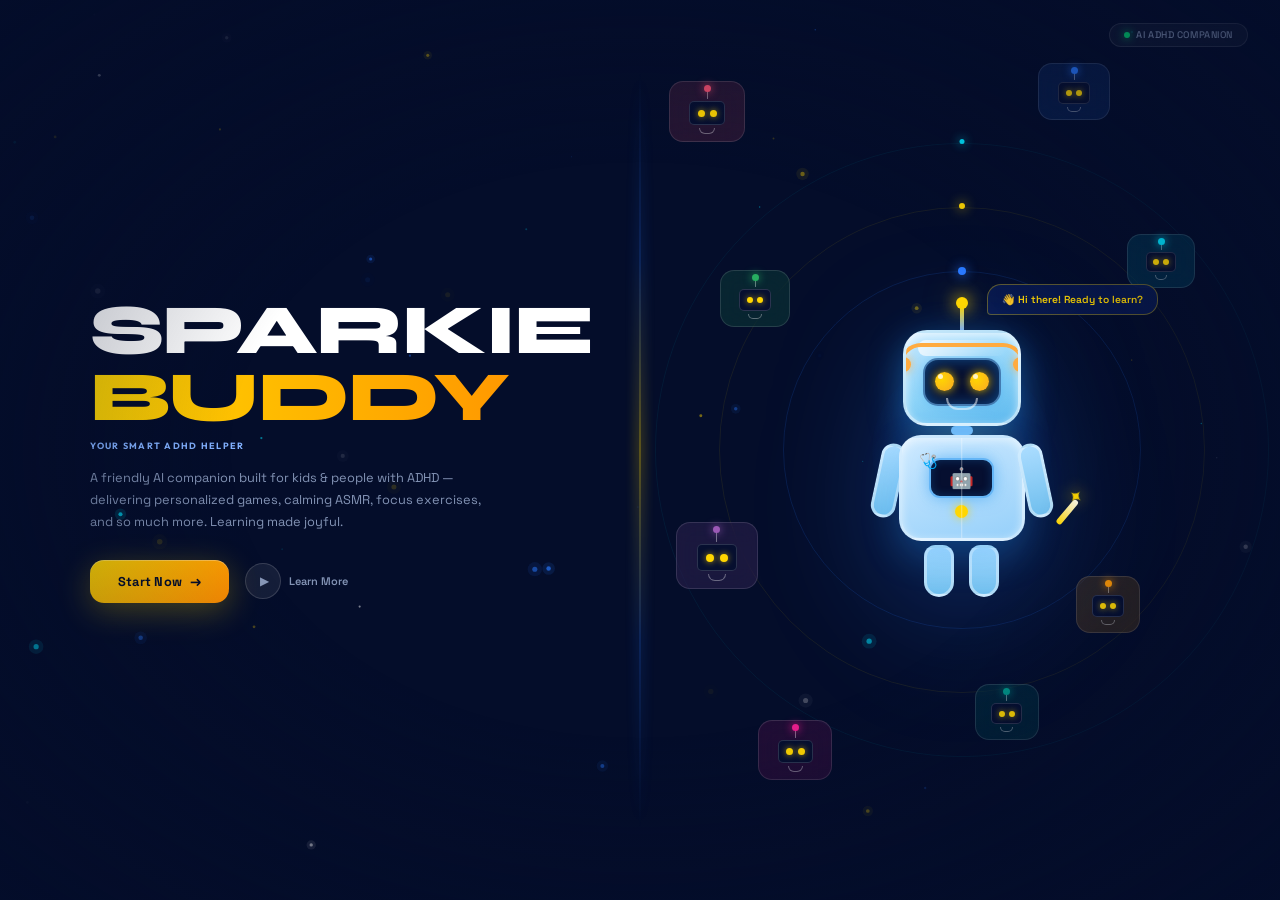
==== index.html @ 8ebf85d3 "first commit" ====
<!DOCTYPE html>
<html lang="en">

<head>
  <meta charset="UTF-8">
  <meta name="viewport" content="width=device-width, initial-scale=1.0, maximum-scale=1.0">
  <title>Sparkie Buddy – AI ADHD Companion</title>
  <link
    href="https://fonts.googleapis.com/css2?family=Space+Grotesk:wght@300;400;500;600;700&family=Syne:wght@700;800&family=Outfit:wght@300;400;500;600;700;800;900&display=swap"
    rel="stylesheet">
  <style>
    *,
    *::before,
    *::after {
      margin: 0;
      padding: 0;
      box-sizing: border-box;
    }

    :root {
      --yellow: #FFD600;
      --yellow-dim: rgba(255, 214, 0, 0.15);
      --yellow-glow: rgba(255, 214, 0, 0.35);
      --blue: #2979FF;
      --blue-light: #82B1FF;
      --teal: #00E5FF;
      --white: #FFFFFF;
      --navy: #040D2A;
      --navy-mid: #0A1A50;
      --navy-light: #122268;
      --text-muted: rgba(200, 220, 255, 0.65);
      --text-bright: rgba(220, 235, 255, 0.92);
    }

    html,
    body {
      width: 100%;
      height: 100%;
      background: var(--navy);
      font-family: 'Space Grotesk', sans-serif;
      overflow: hidden;
      color: var(--white);
    }

    /* ── CANVAS LAYER ── */
    #bgCanvas {
      position: fixed;
      inset: 0;
      z-index: 0;
      pointer-events: none;
    }

    /* ── SCENE ── */
    .scene {
      position: relative;
      width: 100vw;
      height: 100vh;
      display: grid;
      grid-template-columns: 1fr 1fr;
      z-index: 1;
      overflow: hidden;
    }

    /* ── LEFT PANEL ── */
    .left-panel {
      position: relative;
      display: flex;
      flex-direction: column;
      justify-content: center;
      padding: clamp(40px, 6vw, 100px) clamp(28px, 4vw, 72px) clamp(40px, 6vw, 100px) clamp(40px, 7vw, 120px);
      z-index: 10;
    }

    /* ── RIGHT PANEL ── */
    .right-panel {
      position: relative;
      display: flex;
      align-items: center;
      justify-content: center;
      overflow: hidden;
      z-index: 10;
    }

    /* ── DIVIDER GLOW ── */
    .divider {
      position: absolute;
      top: 8%;
      bottom: 8%;
      left: 50%;
      width: 1px;
      background: linear-gradient(to bottom, transparent, rgba(41, 121, 255, 0.3) 25%, rgba(255, 214, 0, 0.5) 50%, rgba(41, 121, 255, 0.3) 75%, transparent);
      z-index: 5;
      transform: translateX(-50%);
    }

    .divider::after {
      content: '';
      position: absolute;
      left: -3px;
      top: 0;
      bottom: 0;
      width: 7px;
      background: inherit;
      filter: blur(6px);
      opacity: 0.6;
    }

    /* ── TOP NAV ── */
    .topnav {
      position: absolute;
      top: clamp(16px, 2.5vh, 32px);
      left: clamp(16px, 2.5vw, 40px);
      right: clamp(16px, 2.5vw, 40px);
      display: flex;
      align-items: center;
      justify-content: space-between;
      z-index: 30;
      animation: fadeDown 0.7s cubic-bezier(0.22, 1, 0.36, 1) both;
    }

    .logo-mark {
      display: flex;
      align-items: center;
      gap: 10px;
    }

    .logo-icon {
      width: clamp(32px, 3.5vw, 46px);
      height: clamp(32px, 3.5vw, 46px);
      background: var(--navy-light);
      border: 1.5px solid rgba(255, 214, 0, 0.5);
      border-radius: 12px;
      display: flex;
      align-items: center;
      justify-content: center;
      font-size: clamp(16px, 1.8vw, 22px);
      box-shadow: 0 0 20px rgba(255, 214, 0, 0.2);
      position: relative;
      overflow: visible;
    }

    .logo-icon::after {
      content: '';
      position: absolute;
      top: -1px;
      right: -1px;
      width: 8px;
      height: 8px;
      background: var(--yellow);
      border-radius: 50%;
      box-shadow: 0 0 8px var(--yellow);
      animation: blink 2s ease-in-out infinite alternate;
    }

    .logo-words {
      display: flex;
      flex-direction: column;
      line-height: 1.1;
    }

    .logo-words .top {
      font-family: 'Syne', sans-serif;
      font-size: clamp(11px, 1.1vw, 15px);
      color: var(--white);
      letter-spacing: 0.04em;
    }

    .logo-words .bot {
      font-family: 'Syne', sans-serif;
      font-size: clamp(11px, 1.1vw, 15px);
      color: var(--yellow);
      letter-spacing: 0.04em;
    }

    .nav-pill {
      display: flex;
      align-items: center;
      gap: 6px;
      background: rgba(255, 255, 255, 0.05);
      border: 1px solid rgba(255, 255, 255, 0.12);
      border-radius: 100px;
      padding: 5px 14px;
      font-size: clamp(9px, 0.75vw, 12px);
      font-weight: 500;
      color: var(--text-muted);
      letter-spacing: 0.06em;
      text-transform: uppercase;
      backdrop-filter: blur(10px);
    }

    .nav-dot {
      width: 6px;
      height: 6px;
      background: #00E676;
      border-radius: 50%;
      box-shadow: 0 0 8px #00E676;
      animation: blink 1.6s ease-in-out infinite alternate;
    }

    /* ── LEFT CONTENT ── */
    .eyebrow {
      display: inline-flex;
      align-items: center;
      gap: 8px;
      background: linear-gradient(135deg, rgba(255, 214, 0, 0.12), rgba(255, 214, 0, 0.06));
      border: 1px solid rgba(255, 214, 0, 0.3);
      border-radius: 100px;
      padding: 5px 16px 5px 10px;
      font-size: clamp(9px, 0.7vw, 11px);
      font-weight: 600;
      color: var(--yellow);
      letter-spacing: 0.1em;
      text-transform: uppercase;
      margin-bottom: clamp(16px, 2.5vh, 28px);
      width: fit-content;
      animation: fadeUp 0.6s 0.2s cubic-bezier(0.22, 1, 0.36, 1) both;
    }

    .eyebrow-icon {
      width: 20px;
      height: 20px;
      background: rgba(255, 214, 0, 0.2);
      border-radius: 50%;
      display: flex;
      align-items: center;
      justify-content: center;
      font-size: 11px;
    }

    .headline {
      margin-bottom: clamp(6px, 1vh, 14px);
      animation: fadeUp 0.6s 0.35s cubic-bezier(0.22, 1, 0.36, 1) both;
    }

    .headline-line1 {
      font-family: 'Syne', sans-serif;
      font-size: clamp(36px, 5.5vw, 78px);
      font-weight: 800;
      color: var(--white);
      letter-spacing: -0.02em;
      line-height: 0.95;
      display: block;
    }

    .headline-line2 {
      font-family: 'Syne', sans-serif;
      font-size: clamp(36px, 5.5vw, 78px);
      font-weight: 800;
      background: linear-gradient(90deg, #FFD600, #FF8C00);
      -webkit-background-clip: text;
      -webkit-text-fill-color: transparent;
      background-clip: text;
      letter-spacing: -0.02em;
      line-height: 0.95;
      display: block;
      text-shadow: none;
    }

    .sub-tag {
      font-family: 'Outfit', sans-serif;
      font-size: clamp(9px, 0.65vw, 11px);
      font-weight: 700;
      letter-spacing: 0.14em;
      text-transform: uppercase;
      color: var(--blue-light);
      margin-bottom: clamp(10px, 1.8vh, 22px);
      animation: fadeUp 0.6s 0.45s cubic-bezier(0.22, 1, 0.36, 1) both;
    }

    .desc {
      font-family: 'Space Grotesk', sans-serif;
      font-size: clamp(12px, 1vw, 16px);
      font-weight: 400;
      color: var(--text-muted);
      line-height: 1.7;
      max-width: 400px;
      margin-bottom: clamp(18px, 3vh, 36px);
      animation: fadeUp 0.6s 0.55s cubic-bezier(0.22, 1, 0.36, 1) both;
    }

    /* ── FEATURE CHIPS ── */
    .chips {
      display: flex;
      flex-wrap: wrap;
      gap: clamp(5px, 0.6vw, 9px);
      margin-bottom: clamp(22px, 3.5vh, 44px);
      animation: fadeUp 0.6s 0.65s cubic-bezier(0.22, 1, 0.36, 1) both;
    }

    .chip {
      display: flex;
      align-items: center;
      gap: 6px;
      background: rgba(255, 255, 255, 0.05);
      border: 1px solid rgba(255, 255, 255, 0.1);
      border-radius: 100px;
      padding: clamp(4px, 0.5vh, 7px) clamp(10px, 1vw, 16px);
      font-size: clamp(9px, 0.72vw, 12px);
      font-weight: 600;
      color: var(--text-bright);
      backdrop-filter: blur(8px);
      transition: border-color 0.2s, background 0.2s, transform 0.2s;
      cursor: default;
    }

    .chip:hover {
      border-color: rgba(255, 214, 0, 0.35);
      background: rgba(255, 214, 0, 0.07);
      transform: translateY(-2px);
    }

    .chip-icon {
      font-size: clamp(11px, 1vw, 15px);
    }

    /* ── CTA ── */
    .cta-row {
      display: flex;
      align-items: center;
      gap: clamp(10px, 1.2vw, 18px);
      flex-wrap: wrap;
      animation: fadeUp 0.6s 0.75s cubic-bezier(0.22, 1, 0.36, 1) both;
    }

    .btn-primary {
      position: relative;
      display: inline-flex;
      align-items: center;
      gap: 8px;
      background: linear-gradient(135deg, #FFD600, #FF8C00);
      color: #040D2A;
      border: none;
      border-radius: 14px;
      padding: clamp(10px, 1.4vh, 16px) clamp(18px, 2.2vw, 32px);
      font-family: 'Space Grotesk', sans-serif;
      font-size: clamp(12px, 1vw, 15px);
      font-weight: 700;
      letter-spacing: 0.02em;
      cursor: pointer;
      text-decoration: none;
      overflow: hidden;
      box-shadow: 0 8px 32px rgba(255, 214, 0, 0.3), inset 0 1px 0 rgba(255, 255, 255, 0.3);
      transition: transform 0.2s, box-shadow 0.2s;
    }

    .btn-primary::before {
      content: '';
      position: absolute;
      inset: 0;
      background: linear-gradient(135deg, rgba(255, 255, 255, 0.25), transparent);
      opacity: 0;
      transition: opacity 0.2s;
    }

    .btn-primary:hover {
      transform: translateY(-3px) scale(1.02);
      box-shadow: 0 14px 40px rgba(255, 214, 0, 0.45), inset 0 1px 0 rgba(255, 255, 255, 0.3);
    }

    .btn-primary:hover::before {
      opacity: 1;
    }

    .btn-arrow {
      font-size: 1.1em;
    }

    .btn-ghost {
      display: inline-flex;
      align-items: center;
      gap: 8px;
      color: var(--text-muted);
      font-size: clamp(11px, 0.85vw, 14px);
      font-weight: 600;
      cursor: pointer;
      text-decoration: none;
      transition: color 0.2s;
    }

    .btn-ghost:hover {
      color: var(--white);
    }

    .play-ring {
      width: clamp(28px, 2.8vw, 38px);
      height: clamp(28px, 2.8vw, 38px);
      background: rgba(255, 255, 255, 0.07);
      border: 1.5px solid rgba(255, 255, 255, 0.15);
      border-radius: 50%;
      display: flex;
      align-items: center;
      justify-content: center;
      font-size: 11px;
      padding-left: 2px;
      flex-shrink: 0;
      transition: border-color 0.2s, background 0.2s;
    }

    .btn-ghost:hover .play-ring {
      border-color: rgba(255, 214, 0, 0.4);
      background: rgba(255, 214, 0, 0.08);
    }

    /* ── STATS ROW ── */
    .stats-row {
      display: flex;
      gap: clamp(16px, 2vw, 32px);
      margin-top: clamp(20px, 3.5vh, 48px);
      padding-top: clamp(16px, 2.5vh, 28px);
      border-top: 1px solid rgba(255, 255, 255, 0.07);
      animation: fadeUp 0.6s 0.88s cubic-bezier(0.22, 1, 0.36, 1) both;
    }

    .stat {
      display: flex;
      flex-direction: column;
      gap: 2px;
    }

    .stat-num {
      font-family: 'Syne', sans-serif;
      font-size: clamp(18px, 2.2vw, 30px);
      font-weight: 800;
      color: var(--white);
      line-height: 1;
    }

    .stat-num span {
      color: var(--yellow);
    }

    .stat-label {
      font-size: clamp(8px, 0.65vw, 11px);
      font-weight: 500;
      color: var(--text-muted);
      letter-spacing: 0.06em;
      text-transform: uppercase;
    }

    /* ══════════════════════════════
       ROBOT — RIGHT PANEL
    ══════════════════════════════ */
    .robot-world {
      position: relative;
      width: 100%;
      height: 100%;
      display: flex;
      align-items: center;
      justify-content: center;
    }

    /* Orbit rings */
    .orbit {
      position: absolute;
      border-radius: 50%;
      border: 1px solid;
      animation: spinOrbit linear infinite;
      pointer-events: none;
    }

    .orbit-1 {
      width: clamp(220px, 28vw, 380px);
      height: clamp(220px, 28vw, 380px);
      border-color: rgba(41, 121, 255, 0.15);
      animation-duration: 20s;
    }

    .orbit-2 {
      width: clamp(300px, 38vw, 520px);
      height: clamp(300px, 38vw, 520px);
      border-color: rgba(255, 214, 0, 0.08);
      animation-duration: 35s;
      animation-direction: reverse;
    }

    .orbit-3 {
      width: clamp(370px, 48vw, 640px);
      height: clamp(370px, 48vw, 640px);
      border-color: rgba(0, 229, 255, 0.06);
      animation-duration: 55s;
    }

    @keyframes spinOrbit {
      from {
        transform: rotate(0deg);
      }

      to {
        transform: rotate(360deg);
      }
    }

    /* Orbit dots */
    .orbit-dot {
      position: absolute;
      top: -5px;
      left: 50%;
      transform: translateX(-50%);
      width: 8px;
      height: 8px;
      border-radius: 50%;
    }

    .orbit-1 .orbit-dot {
      background: var(--blue);
      box-shadow: 0 0 12px var(--blue);
    }

    .orbit-2 .orbit-dot {
      background: var(--yellow);
      box-shadow: 0 0 12px var(--yellow);
      width: 6px;
      height: 6px;
    }

    .orbit-3 .orbit-dot {
      background: var(--teal);
      box-shadow: 0 0 10px var(--teal);
      width: 5px;
      height: 5px;
    }

    /* Floating mini-bot faces */
    .mini-bots {
      position: absolute;
      inset: 0;
      pointer-events: none;
    }

    .mbot {
      position: absolute;
      display: flex;
      flex-direction: column;
      align-items: center;
      border-radius: 14px;
      padding: 7px 9px;
      border: 1.5px solid rgba(255, 255, 255, 0.12);
      backdrop-filter: blur(12px);
      animation: mbotFloat ease-in-out infinite alternate;
    }

    .mbot-visor {
      border-radius: 5px;
      background: #060F30;
      border: 1px solid rgba(255, 255, 255, 0.15);
      display: flex;
      align-items: center;
      justify-content: center;
      gap: 4px;
      margin-bottom: 3px;
    }

    .mbot-eye {
      border-radius: 50%;
      background: var(--yellow);
      box-shadow: 0 0 6px rgba(255, 214, 0, 0.7);
      animation: eyeBlink 3.5s ease-in-out infinite;
    }

    .mbot-mouth {
      border: 1.5px solid rgba(255, 255, 255, 0.35);
      border-top: none;
      border-radius: 0 0 8px 8px;
    }

    .mbot-antenna {
      width: 1.5px;
      height: 10px;
      background: rgba(255, 255, 255, 0.4);
      margin-bottom: 2px;
      border-radius: 1px;
      position: relative;
    }

    .mbot-antenna::after {
      content: '';
      position: absolute;
      top: -4px;
      left: -3px;
      width: 7px;
      height: 7px;
      border-radius: 50%;
      animation: blink 1.5s ease-in-out infinite alternate;
    }

    /* individual mini-bots */
    .mb1 {
      width: clamp(54px, 6vw, 76px);
      top: 9%;
      left: 4%;
      animation-duration: 7s;
      animation-delay: 0s;
      background: rgba(231, 76, 107, 0.15);
    }

    .mb1 .mbot-antenna::after {
      background: #E74C6B;
      box-shadow: 0 0 8px #E74C6B;
    }

    .mb2 {
      width: clamp(48px, 5.5vw, 70px);
      top: 30%;
      left: 12%;
      animation-duration: 9s;
      animation-delay: 0.5s;
      background: rgba(39, 174, 96, 0.15);
    }

    .mb2 .mbot-antenna::after {
      background: #27AE60;
      box-shadow: 0 0 8px #27AE60;
    }

    .mb3 {
      width: clamp(58px, 6.5vw, 82px);
      top: 58%;
      left: 5%;
      animation-duration: 8s;
      animation-delay: 1s;
      background: rgba(155, 89, 182, 0.15);
    }

    .mb3 .mbot-antenna::after {
      background: #9B59B6;
      box-shadow: 0 0 8px #9B59B6;
    }

    .mb4 {
      width: clamp(50px, 5.8vw, 72px);
      top: 7%;
      left: 62%;
      animation-duration: 10s;
      animation-delay: 1.5s;
      background: rgba(41, 121, 255, 0.15);
    }

    .mb4 .mbot-antenna::after {
      background: var(--blue);
      box-shadow: 0 0 8px var(--blue);
    }

    .mb5 {
      width: clamp(48px, 5.5vw, 68px);
      top: 26%;
      left: 76%;
      animation-duration: 7.5s;
      animation-delay: 0.3s;
      background: rgba(0, 229, 255, 0.12);
    }

    .mb5 .mbot-antenna::after {
      background: var(--teal);
      box-shadow: 0 0 8px var(--teal);
    }

    .mb6 {
      width: clamp(46px, 5vw, 64px);
      top: 64%;
      left: 68%;
      animation-duration: 11s;
      animation-delay: 2s;
      background: rgba(255, 152, 0, 0.15);
    }

    .mb6 .mbot-antenna::after {
      background: #FF9800;
      box-shadow: 0 0 8px #FF9800;
    }

    .mb7 {
      width: clamp(52px, 5.8vw, 74px);
      top: 80%;
      left: 18%;
      animation-duration: 8.5s;
      animation-delay: 0.8s;
      background: rgba(233, 30, 140, 0.12);
    }

    .mb7 .mbot-antenna::after {
      background: #E91E8C;
      box-shadow: 0 0 8px #E91E8C;
    }

    .mb8 {
      width: clamp(46px, 5vw, 64px);
      top: 76%;
      left: 52%;
      animation-duration: 9.5s;
      animation-delay: 1.8s;
      background: rgba(0, 150, 136, 0.15);
    }

    .mb8 .mbot-antenna::after {
      background: #009688;
      box-shadow: 0 0 8px #009688;
    }

    @keyframes mbotFloat {
      from {
        transform: translateY(0) rotate(-1.5deg);
      }

      to {
        transform: translateY(-14px) rotate(1.5deg);
      }
    }

    /* ── MAIN ROBOT ── */
    .robot-stage {
      position: relative;
      z-index: 20;
      animation: mainBob 3.8s ease-in-out infinite;
    }

    @keyframes mainBob {

      0%,
      100% {
        transform: translateY(0);
      }

      50% {
        transform: translateY(-14px);
      }
    }

    .main-robot {
      display: flex;
      flex-direction: column;
      align-items: center;
      transform: scale(clamp(0.5, 0.55 + 3vw / 100, 1.1));
      transform-origin: center center;
      filter: drop-shadow(0 30px 60px rgba(41, 121, 255, 0.3));
    }

    /* Halo glow */
    .halo {
      position: absolute;
      width: 180px;
      height: 180px;
      border-radius: 50%;
      background: radial-gradient(circle, rgba(255, 214, 0, 0.18) 0%, rgba(41, 121, 255, 0.08) 50%, transparent 75%);
      top: 50%;
      left: 50%;
      transform: translate(-50%, -50%);
      animation: haloBreath 3s ease-in-out infinite alternate;
      pointer-events: none;
    }

    @keyframes haloBreath {
      from {
        transform: translate(-50%, -50%) scale(0.85);
        opacity: 0.6;
      }

      to {
        transform: translate(-50%, -50%) scale(1.2);
        opacity: 1;
      }
    }

    /* Antenna */
    .mr-antenna {
      width: 4px;
      height: 28px;
      background: linear-gradient(to top, var(--blue-light), var(--yellow));
      border-radius: 3px;
      margin-bottom: -2px;
      position: relative;
    }

    .mr-antenna::after {
      content: '';
      width: 12px;
      height: 12px;
      background: var(--yellow);
      border-radius: 50%;
      position: absolute;
      top: -7px;
      left: -4px;
      box-shadow: 0 0 16px var(--yellow), 0 0 32px rgba(255, 214, 0, 0.5);
      animation: blink 1.4s ease-in-out infinite alternate;
    }

    /* Head */
    .mr-head {
      width: 118px;
      height: 96px;
      background: linear-gradient(160deg, #C5E8FF 0%, #8DD4F8 55%, #5BB8EE 100%);
      border-radius: 24px;
      border: 3px solid rgba(255, 255, 255, 0.55);
      position: relative;
      box-shadow: 0 10px 35px rgba(33, 150, 243, 0.45), inset 0 3px 8px rgba(255, 255, 255, 0.65);
      display: flex;
      align-items: center;
      justify-content: center;
      overflow: hidden;
    }

    .mr-head::before {
      content: '';
      position: absolute;
      top: 7px;
      left: 12px;
      right: 12px;
      height: 16px;
      background: linear-gradient(90deg, rgba(255, 255, 255, 0.7), transparent);
      border-radius: 10px;
    }

    /* Headphones */
    .mr-phones {
      position: absolute;
      top: 10px;
      left: -7px;
      right: -7px;
      height: 22px;
      border: 4.5px solid #FFAB40;
      border-bottom: none;
      border-radius: 22px 22px 0 0;
    }

    .mr-phones::before,
    .mr-phones::after {
      content: '';
      position: absolute;
      bottom: -7px;
      width: 15px;
      height: 15px;
      background: #FFAB40;
      border-radius: 50%;
      box-shadow: 0 0 10px rgba(255, 171, 64, 0.7);
    }

    .mr-phones::before {
      left: -7px;
    }

    .mr-phones::after {
      right: -7px;
    }

    /* Visor */
    .mr-visor {
      width: 78px;
      height: 48px;
      background: #060F30;
      border-radius: 15px;
      border: 2.5px solid rgba(100, 181, 246, 0.65);
      display: flex;
      align-items: center;
      justify-content: center;
      gap: 16px;
      box-shadow: inset 0 0 16px rgba(33, 150, 243, 0.45), 0 0 12px rgba(33, 150, 243, 0.3);
      margin-top: 8px;
    }

    .mr-eye {
      width: 19px;
      height: 19px;
      background: radial-gradient(circle at 35% 35%, #FFD600, #F9A825);
      border-radius: 50%;
      box-shadow: 0 0 10px rgba(255, 214, 0, 0.85);
      animation: eyeBlink 4s ease-in-out infinite;
      position: relative;
    }

    .mr-eye::after {
      content: '';
      width: 5px;
      height: 5px;
      background: white;
      border-radius: 50%;
      position: absolute;
      top: 2px;
      left: 3px;
      opacity: 0.75;
    }

    .mr-eye:last-child {
      animation-delay: 0.4s;
    }

    .mr-smile {
      position: absolute;
      bottom: 13px;
      width: 32px;
      height: 12px;
      border: 2px solid rgba(255, 255, 255, 0.5);
      border-top: none;
      border-radius: 0 0 16px 16px;
    }

    /* Neck */
    .mr-neck {
      width: 22px;
      height: 9px;
      background: #90CAF9;
      border-radius: 5px;
    }

    /* Body + arms wrapper */
    .body-arms {
      position: relative;
      display: flex;
      align-items: flex-start;
      justify-content: center;
    }

    .mr-arm {
      width: 25px;
      height: 75px;
      background: linear-gradient(to bottom, #AADCFF, #70BFEE);
      border-radius: 13px;
      border: 3px solid rgba(255, 255, 255, 0.45);
      margin-top: 8px;
    }

    .mr-arm.left {
      transform: rotate(12deg);
      margin-right: -2px;
    }

    .mr-arm.right {
      transform: rotate(-12deg);
      margin-left: -2px;
      position: relative;
    }

    /* Wand on right arm */
    .mr-wand {
      position: absolute;
      right: -30px;
      bottom: -6px;
      width: 30px;
      height: 6px;
      background: linear-gradient(90deg, #FFD600, #fff);
      border-radius: 4px;
      transform: rotate(-38deg);
    }

    .mr-wand::after {
      content: '✦';
      position: absolute;
      right: -10px;
      top: -12px;
      font-size: 18px;
      color: var(--yellow);
      filter: drop-shadow(0 0 8px var(--yellow));
      animation: blink 1.2s ease-in-out infinite alternate;
    }

    .mr-body {
      width: 126px;
      height: 106px;
      background: linear-gradient(160deg, #CEEAFF 0%, #96D0FA 100%);
      border-radius: 22px;
      border: 3px solid rgba(255, 255, 255, 0.42);
      box-shadow: 0 14px 36px rgba(33, 150, 243, 0.28), inset 0 2px 8px rgba(255, 255, 255, 0.55);
      display: flex;
      align-items: center;
      justify-content: center;
      flex-direction: column;
      gap: 7px;
      position: relative;
    }

    .mr-body::before {
      content: '';
      position: absolute;
      top: 0;
      left: 50%;
      transform: translateX(-50%);
      width: 1.5px;
      height: 100%;
      background: rgba(255, 255, 255, 0.38);
    }

    .mr-body::after {
      content: '🩺';
      position: absolute;
      top: 13px;
      left: 17px;
      font-size: 15px;
    }

    .mr-chest {
      width: 65px;
      height: 40px;
      background: #060F30;
      border-radius: 11px;
      border: 2.5px solid #64B5F6;
      display: flex;
      align-items: center;
      justify-content: center;
      font-size: 20px;
      box-shadow: 0 0 16px rgba(33, 150, 243, 0.55), inset 0 0 10px rgba(33, 150, 243, 0.25);
      animation: chestGlow 2.2s ease-in-out infinite alternate;
    }

    @keyframes chestGlow {
      from {
        box-shadow: 0 0 10px rgba(33, 150, 243, 0.45);
      }

      to {
        box-shadow: 0 0 28px rgba(33, 150, 243, 0.8), 0 0 50px rgba(255, 214, 0, 0.18);
      }
    }

    .mr-badge {
      width: 13px;
      height: 13px;
      background: var(--yellow);
      border-radius: 50%;
      box-shadow: 0 0 10px rgba(255, 214, 0, 0.8);
      animation: blink 2s ease-in-out infinite alternate;
    }

    /* Legs */
    .mr-legs {
      display: flex;
      gap: 15px;
      margin-top: 4px;
    }

    .mr-leg {
      width: 30px;
      height: 52px;
      background: linear-gradient(to bottom, #AADCFF, #70BFEE);
      border-radius: 13px 13px 17px 17px;
      border: 3px solid rgba(255, 255, 255, 0.42);
    }

    /* Tooltip bubble */
    .robot-bubble {
      position: absolute;
      top: -20px;
      right: -110px;
      background: rgba(10, 26, 80, 0.85);
      border: 1px solid rgba(255, 214, 0, 0.35);
      border-radius: 14px 14px 14px 4px;
      padding: 8px 14px;
      font-size: clamp(10px, 0.8vw, 13px);
      font-weight: 600;
      color: var(--yellow);
      white-space: nowrap;
      backdrop-filter: blur(12px);
      animation: bubbleFloat 4s ease-in-out infinite;
    }

    .robot-bubble::before {
      content: '👋 ';
    }

    @keyframes bubbleFloat {

      0%,
      100% {
        transform: translateY(0);
      }

      50% {
        transform: translateY(-8px);
      }
    }

    /* ── BOTTOM BAR ── */
    .bottom-bar {
      position: absolute;
      bottom: 0;
      left: 0;
      height: 3px;
      background: linear-gradient(90deg, var(--teal), var(--blue), var(--yellow), var(--blue), var(--teal));
      background-size: 300% 100%;
      animation: barShimmer 4s linear infinite;
      border-radius: 0 2px 0 0;
      z-index: 50;
    }

    @keyframes barShimmer {
      from {
        background-position: 0% 0%;
        width: 30%;
      }

      to {
        background-position: 300% 0%;
        width: 88%;
      }
    }

    /* ── VIGNETTE ── */
    .vignette {
      position: fixed;
      inset: 0;
      background: radial-gradient(ellipse at center, transparent 45%, rgba(4, 13, 42, 0.6) 100%);
      pointer-events: none;
      z-index: 2;
    }

    /* ── ANIMATIONS ── */
    @keyframes eyeBlink {

      0%,
      82%,
      100% {
        transform: scaleY(1);
      }

      87% {
        transform: scaleY(0.06);
      }
    }

    @keyframes blink {
      from {
        opacity: 0.4;
        transform: scale(0.9);
      }

      to {
        opacity: 1;
        transform: scale(1.1);
      }
    }

    @keyframes fadeUp {
      from {
        opacity: 0;
        transform: translateY(22px);
      }

      to {
        opacity: 1;
        transform: translateY(0);
      }
    }

    @keyframes fadeDown {
      from {
        opacity: 0;
        transform: translateY(-16px);
      }

      to {
        opacity: 1;
        transform: translateY(0);
      }
    }

    /* ── PAGE TRANSITION ── */
    .page-transition {
      position: fixed;
      inset: 0;
      background: var(--navy);
      z-index: 1000;
      opacity: 0;
      pointer-events: none;
      transition: opacity 0.45s ease;
    }

    .page-transition.active {
      opacity: 1;
      pointer-events: all;
    }

    /* ══════════════════
      RESPONSIVE
    ══════════════════ */
    @media (max-width: 900px) {

      html,
      body {
        overflow: auto;
      }

      .scene {
        grid-template-columns: 1fr;
        grid-template-rows: auto 1fr;
        height: auto;
        min-height: 100vh;
      }

      .left-panel {
        padding: clamp(90px, 14vh, 120px) clamp(22px, 5vw, 48px) clamp(28px, 4vh, 44px);
        align-items: center;
        text-align: center;
      }

      .desc {
        max-width: 520px;
      }

      .chips {
        justify-content: center;
      }

      .cta-row {
        justify-content: center;
      }

      .stats-row {
        justify-content: center;
      }

      .right-panel {
        min-height: 50vw;
      }

      .divider {
        display: none;
      }

      .mb3,
      .mb7,
      .mb8 {
        display: none;
      }
    }

    @media (max-width: 600px) {
      .left-panel {
        padding-top: clamp(70px, 10vh, 96px);
      }

      .right-panel {
        min-height: 55vw;
      }

      .headline-line1,
      .headline-line2 {
        font-size: clamp(32px, 10vw, 52px);
      }

      .mb2,
      .mb5,
      .mb6 {
        display: none;
      }

      .robot-bubble {
        display: none;
      }

      .stats-row {
        gap: 20px;
      }
    }

    @media (max-width: 400px) {

      .headline-line1,
      .headline-line2 {
        font-size: 28px;
      }

      .main-robot {
        transform: scale(0.48);
      }
    }

    @media (min-width: 1600px) {
      .main-robot {
        transform: scale(1.15);
      }
    }

    @media (max-height: 500px) and (orientation: landscape) {

      html,
      body {
        overflow: auto;
      }

      .scene {
        grid-template-columns: 1fr 1fr;
        height: auto;
        min-height: 100vh;
      }

      .left-panel {
        padding-top: clamp(60px, 9vh, 80px);
      }

      .desc {
        display: none;
      }

      .main-robot {
        transform: scale(0.5);
      }
    }
  </style>
</head>

<body>

  <div class="page-transition" id="pageTransition"></div>
  <canvas id="bgCanvas"></canvas>
  <div class="vignette"></div>

  <div class="scene">

    <!-- TOP NAV -->
    <div class="topnav">
      <div class="nav-pill" style="margin-left:auto;">
        <div class="nav-dot"></div>
        AI ADHD Companion
      </div>
    </div>

    <!-- LEFT PANEL -->
    <div class="left-panel">

      <div class="headline">
        <span class="headline-line1">SPARKIE</span>
        <span class="headline-line2">BUDDY</span>
      </div>

      <div class="sub-tag">Your Smart ADHD Helper</div>

      <p class="desc">
        A friendly AI companion built for kids &amp; people with ADHD — delivering personalized games, calming ASMR,
        focus exercises, and so much more. Learning made joyful.
      </p>

      <div class="cta-row">
        <a href="home.html" class="btn-primary" id="enterBtn">
          Start Now <span class="btn-arrow">→</span>
        </a>
        <a href="about.html" class="btn-ghost">
          <div class="play-ring">▶</div>
          Learn More
        </a>
      </div>

    </div>

    <!-- DIVIDER -->
    <div class="divider"></div>

    <!-- RIGHT PANEL -->
    <div class="right-panel">
      <div class="robot-world">

        <!-- Orbit rings -->
        <div class="orbit orbit-1">
          <div class="orbit-dot"></div>
        </div>
        <div class="orbit orbit-2">
          <div class="orbit-dot"></div>
        </div>
        <div class="orbit orbit-3">
          <div class="orbit-dot"></div>
        </div>

        <!-- Mini bots -->
        <div class="mini-bots">

          <div class="mbot mb1">
            <div class="mbot-antenna" style="height:10px;"></div>
            <div class="mbot-visor" style="width:36px;height:24px;gap:5px;">
              <div class="mbot-eye" style="width:7px;height:7px;"></div>
              <div class="mbot-eye" style="width:7px;height:7px;animation-delay:.3s;"></div>
            </div>
            <div class="mbot-mouth" style="width:16px;height:6px;"></div>
          </div>

          <div class="mbot mb2">
            <div class="mbot-antenna" style="height:9px;"></div>
            <div class="mbot-visor" style="width:32px;height:22px;gap:4px;">
              <div class="mbot-eye" style="width:6px;height:6px;animation-delay:.5s;"></div>
              <div class="mbot-eye" style="width:6px;height:6px;animation-delay:.8s;"></div>
            </div>
            <div class="mbot-mouth" style="width:14px;height:5px;"></div>
          </div>

          <div class="mbot mb3">
            <div class="mbot-antenna" style="height:12px;"></div>
            <div class="mbot-visor" style="width:40px;height:27px;gap:6px;">
              <div class="mbot-eye" style="width:8px;height:8px;animation-delay:.7s;"></div>
              <div class="mbot-eye" style="width:8px;height:8px;animation-delay:1.1s;"></div>
            </div>
            <div class="mbot-mouth" style="width:18px;height:7px;"></div>
          </div>

          <div class="mbot mb4">
            <div class="mbot-antenna" style="height:9px;"></div>
            <div class="mbot-visor" style="width:32px;height:22px;gap:4px;">
              <div class="mbot-eye" style="width:6px;height:6px;animation-delay:.2s;"></div>
              <div class="mbot-eye" style="width:6px;height:6px;animation-delay:1.4s;"></div>
            </div>
            <div class="mbot-mouth" style="width:14px;height:5px;"></div>
          </div>

          <div class="mbot mb5">
            <div class="mbot-antenna" style="height:8px;"></div>
            <div class="mbot-visor" style="width:30px;height:20px;gap:4px;">
              <div class="mbot-eye" style="width:6px;height:6px;animation-delay:1s;"></div>
              <div class="mbot-eye" style="width:6px;height:6px;animation-delay:.4s;"></div>
            </div>
            <div class="mbot-mouth" style="width:12px;height:5px;"></div>
          </div>

          <div class="mbot mb6">
            <div class="mbot-antenna" style="height:9px;"></div>
            <div class="mbot-visor" style="width:32px;height:22px;gap:4px;">
              <div class="mbot-eye" style="width:6px;height:6px;animation-delay:.6s;"></div>
              <div class="mbot-eye" style="width:6px;height:6px;animation-delay:1.8s;"></div>
            </div>
            <div class="mbot-mouth" style="width:14px;height:5px;"></div>
          </div>

          <div class="mbot mb7">
            <div class="mbot-antenna" style="height:10px;"></div>
            <div class="mbot-visor" style="width:35px;height:23px;gap:5px;">
              <div class="mbot-eye" style="width:7px;height:7px;animation-delay:2s;"></div>
              <div class="mbot-eye" style="width:7px;height:7px;animation-delay:.5s;"></div>
            </div>
            <div class="mbot-mouth" style="width:15px;height:6px;"></div>
          </div>

          <div class="mbot mb8">
            <div class="mbot-antenna" style="height:9px;"></div>
            <div class="mbot-visor" style="width:31px;height:21px;gap:4px;">
              <div class="mbot-eye" style="width:6px;height:6px;animation-delay:1.6s;"></div>
              <div class="mbot-eye" style="width:6px;height:6px;animation-delay:.9s;"></div>
            </div>
            <div class="mbot-mouth" style="width:13px;height:5px;"></div>
          </div>

        </div>

        <!-- MAIN ROBOT -->
        <div class="robot-stage">
          <div class="halo"></div>

          <div class="robot-bubble">Hi there! Ready to learn?</div>

          <div class="main-robot">
            <div class="mr-antenna"></div>
            <div class="mr-head">
              <div class="mr-phones"></div>
              <div class="mr-visor">
                <div class="mr-eye"></div>
                <div class="mr-eye"></div>
              </div>
              <div class="mr-smile"></div>
            </div>
            <div class="mr-neck"></div>
            <div class="body-arms">
              <div class="mr-arm left"></div>
              <div class="mr-body">
                <div class="mr-chest">🤖</div>
                <div class="mr-badge"></div>
              </div>
              <div class="mr-arm right">
                <div class="mr-wand"></div>
              </div>
            </div>
            <div class="mr-legs">
              <div class="mr-leg"></div>
              <div class="mr-leg"></div>
            </div>
          </div>
        </div>

      </div>
    </div>

  </div>

  <div class="bottom-bar"></div>

  <script>
    /* ── Particle canvas ── */
    (function () {
      const canvas = document.getElementById('bgCanvas');
      const ctx = canvas.getContext('2d');
      let W, H, particles = [];

      function resize() {
        W = canvas.width = window.innerWidth;
        H = canvas.height = window.innerHeight;
      }
      resize();
      window.addEventListener('resize', resize);

      const colors = ['rgba(255,214,0,', 'rgba(41,121,255,', 'rgba(0,229,255,', 'rgba(255,255,255,'];

      for (let i = 0; i < 65; i++) {
        particles.push({
          x: Math.random() * window.innerWidth,
          y: Math.random() * window.innerHeight,
          r: Math.random() * 2.4 + 0.4,
          dx: (Math.random() - 0.5) * 0.3,
          dy: (Math.random() - 0.5) * 0.3,
          color: colors[Math.floor(Math.random() * colors.length)],
          alpha: Math.random() * 0.6 + 0.1,
          pulse: Math.random() * Math.PI * 2
        });
      }

      function draw() {
        ctx.clearRect(0, 0, W, H);
        const now = Date.now() / 1000;

        particles.forEach(p => {
          p.x += p.dx; p.y += p.dy;
          if (p.x < 0) p.x = W; if (p.x > W) p.x = 0;
          if (p.y < 0) p.y = H; if (p.y > H) p.y = 0;
          p.pulse += 0.025;
          const a = p.alpha * (0.5 + 0.5 * Math.sin(p.pulse));
          ctx.beginPath();
          ctx.arc(p.x, p.y, p.r, 0, Math.PI * 2);
          ctx.fillStyle = p.color + a + ')';
          ctx.fill();
          /* subtle glow for big particles */
          if (p.r > 1.5) {
            ctx.beginPath();
            ctx.arc(p.x, p.y, p.r * 2.8, 0, Math.PI * 2);
            ctx.fillStyle = p.color + (a * 0.18) + ')';
            ctx.fill();
          }
        });

        requestAnimationFrame(draw);
      }
      draw();
    })();

    /* ── Page transition ── */
    document.getElementById('enterBtn').addEventListener('click', function (e) {
      e.preventDefault();
      const overlay = document.getElementById('pageTransition');
      overlay.classList.add('active');
      const href = this.href;
      setTimeout(() => { window.location.href = href; }, 450);
    });
  </script>
</body>

</html>
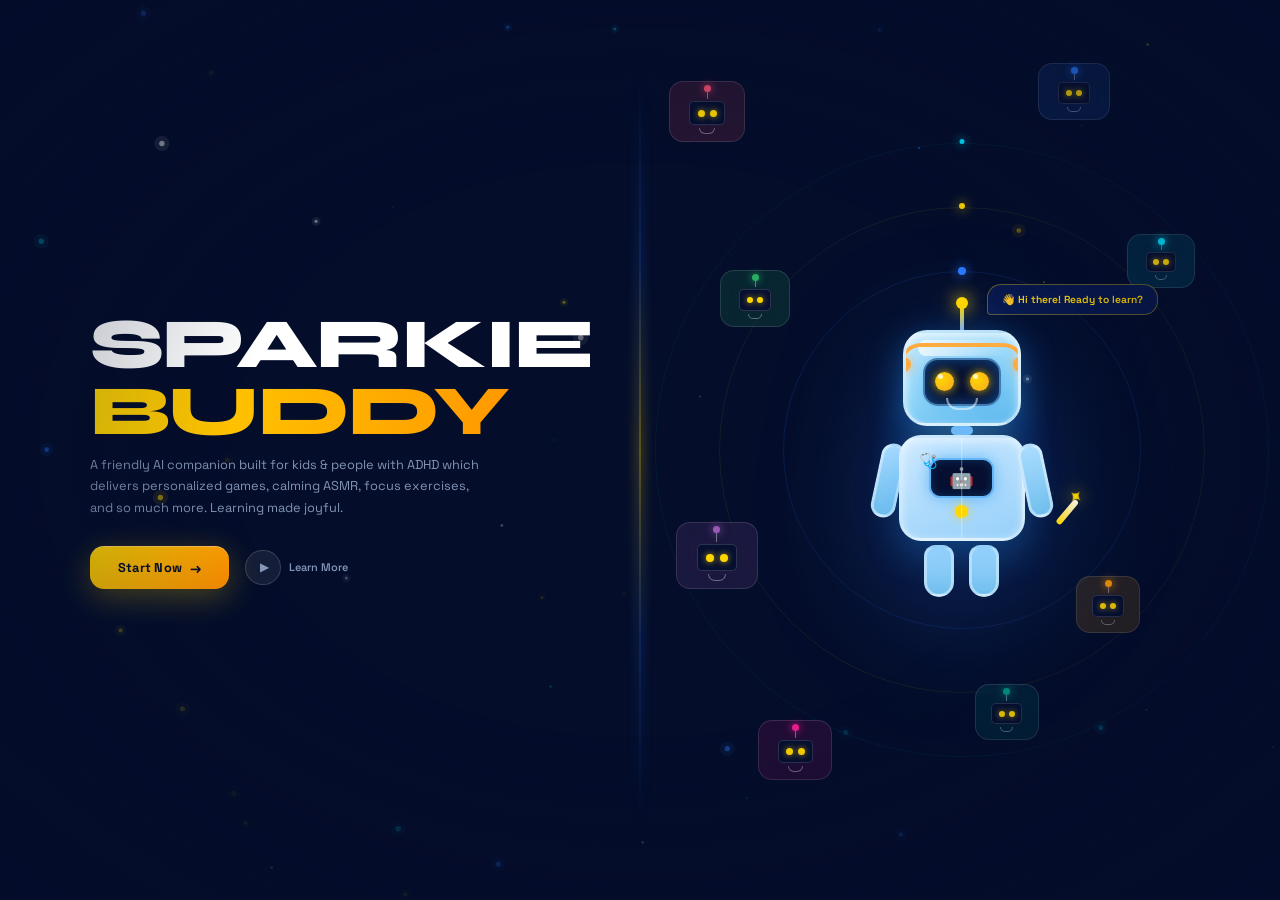
==== commit 77f3f0b8: "Update 1" ====
--- a/index.html
+++ b/index.html
@@ -1303,14 +1303,6 @@
 
   <div class="scene">
 
-    <!-- TOP NAV -->
-    <div class="topnav">
-      <div class="nav-pill" style="margin-left:auto;">
-        <div class="nav-dot"></div>
-        AI ADHD Companion
-      </div>
-    </div>
-
     <!-- LEFT PANEL -->
     <div class="left-panel">
 
@@ -1319,10 +1311,9 @@
         <span class="headline-line2">BUDDY</span>
       </div>
 
-      <div class="sub-tag">Your Smart ADHD Helper</div>
 
       <p class="desc">
-        A friendly AI companion built for kids &amp; people with ADHD — delivering personalized games, calming ASMR,
+        A friendly AI companion built for kids &amp; people with ADHD which delivers personalized games, calming ASMR,
         focus exercises, and so much more. Learning made joyful.
       </p>
 
